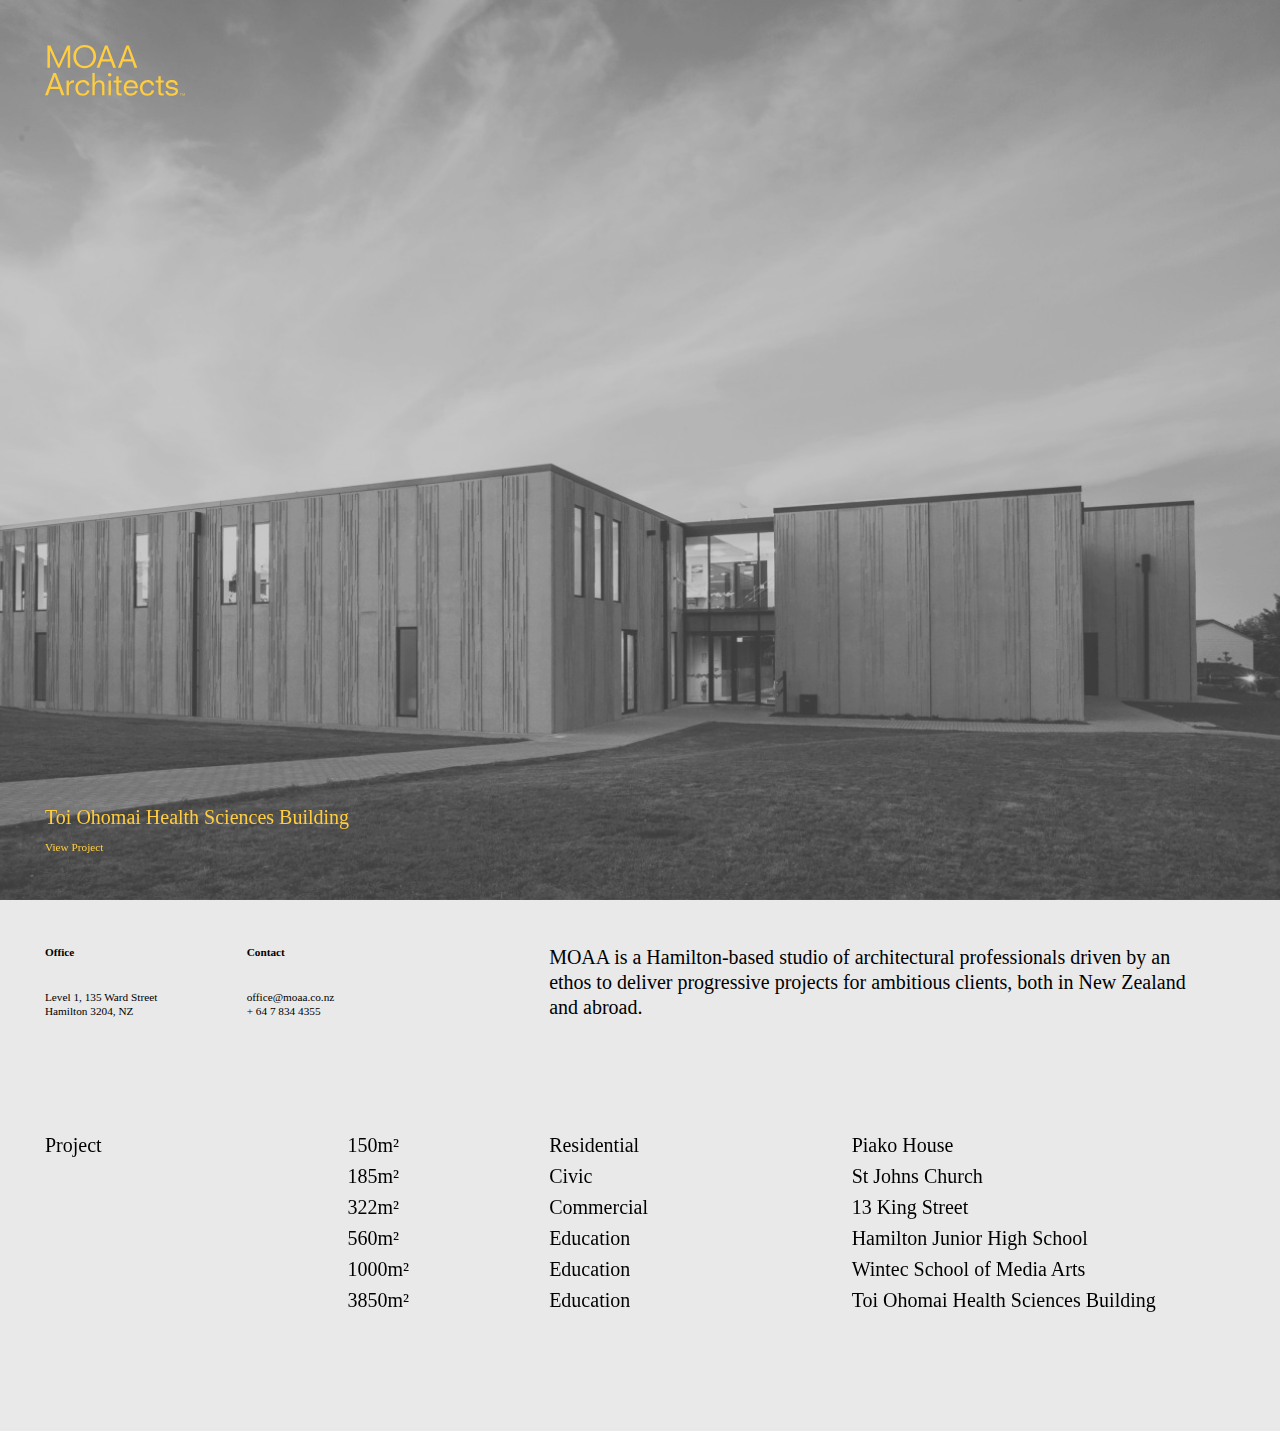
==== index.html @ 93447677 "Rename MOAA Architects.html to index.html" ====
<!DOCTYPE html>
<!-- saved from url=(0022)http://www.moaa.co.nz/ -->
<html lang="en"><head><meta http-equiv="Content-Type" content="text/html; charset=UTF-8"> 
	 
				<title>MOAA Architects</title>
		<meta name="viewport" content="width=device-width,initial-scale=1.0">
	<meta name="description" content="MOAA is a Hamilton-based studio of architectural professionals driven by an ethos to deliver progressive projects for ambitious clients, both in New Zealand and abroad.">
	<meta name="keywords" content="architecture,moaa,hamilton,new zealand,education,civic">
		<link rel="stylesheet" title="stylesheet" href="./MOAA Architects_files/main.css">
	<link rel="apple-touch-icon" sizes="180x180" href="http://www.moaa.co.nz/assets/favicon/apple-touch-icon.png">
<link rel="icon" type="image/png" sizes="32x32" href="http://www.moaa.co.nz/assets/favicon/favicon-32x32.png">
<link rel="icon" type="image/png" sizes="16x16" href="http://www.moaa.co.nz/assets/favicon/favicon-16x16.png">
<link rel="manifest" href="http://www.moaa.co.nz/assets/favicon/manifest.json">
<link rel="mask-icon" href="http://www.moaa.co.nz/assets/favicon/safari-pinned-tab.svg" color="#ffcd3e">
<link rel="shortcut icon" href="http://www.moaa.co.nz/assets/favicon/favicon.ico">
<meta name="msapplication-config" content="/assets/favicon/browserconfig.xml">
<meta name="theme-color" content="#ffffff">
</head>
<body class=" document-no-touch pace-done" data-new-gr-c-s-check-loaded="14.1073.0" data-gr-ext-installed=""><div class="pace  pace-inactive"><div class="pace-progress" data-progress-text="100%" data-progress="99" style="transform: translate3d(100%, 0px, 0px);">
  <div class="pace-progress-inner"></div>
</div>
<div class="pace-activity"></div></div>
	<div class="page-body">									<section class="home-opening">
									<img class="opening-hero" src="./MOAA Architects_files/moaa_website_hero-image_2400px_toi-ohamai-1400x893.jpg" srcset="http://www.moaa.co.nz/thumbs/project/toi-ohomai-health-sciences-building/moaa_website_hero-image_2400px_toi-ohamai-2000x1276.jpg 2x">
								<a href="http://www.moaa.co.nz/" class="mq-lg-up-only">
					<img class="moaa-wordmark svg-yellow" src="./MOAA Architects_files/moaa-wordmark-yellow.svg"> 
					<img class="moaa-wordmark svg-black" src="./MOAA Architects_files/moaa-wordmark-black.svg"> 
				</a>
				<a href="http://www.moaa.co.nz/" class="moaa-wordmark-split mq-md-down-only svg-yellow"> 
					<img class="left" src="./MOAA Architects_files/moaa-yellow.svg">
					<img class="right" src="./MOAA Architects_files/architects-yellow.svg">
				</a>
				<a href="http://www.moaa.co.nz/" class="moaa-wordmark-split mq-md-down-only svg-black"> 
					<img class="left" src="./MOAA Architects_files/moaa-black.svg">
					<img class="right" src="./MOAA Architects_files/architects-black.svg">
				</a>
				<a href="http://www.moaa.co.nz/project/toi-ohomai-health-sciences-building" class="project-info">
					<div class="text">
						<p class="project-name">
							Toi Ohomai Health Sciences Building						</p>
					</div>
					<div class="text-small">
						<p class="project-link">
							View Project
						</p>
					</div>
				</a>
				<!-- <div class="moaa-logo js-logo -config-waiting"> -->
			</section>
			
			<section class="overview -inline">
	<inner>
		<div class="overview-meta-info">
			<div class="overview-note text-small">
				<h4>Office</h4>
				<p>
					Level 1, 135 Ward Street<br>
					Hamilton 3204, NZ</p>
			</div>
			<div class="overview-note text-small">
				<h4>Contact</h4>
				<p>
					office@moaa.co.nz<br>
					+ 64 7 834 4355</p>
			</div>
		</div>
		<div class="overview-text text">
			<p><a href="http://www.moaa.co.nz/" class="hover-prompt">MOAA</a> is a Hamilton-based <a href="http://www.moaa.co.nz/?studio" class="hover-prompt">studio</a> of architectural professionals driven by an <a href="http://www.moaa.co.nz/?ethos" class="hover-prompt">ethos</a> to deliver progressive <a href="http://www.moaa.co.nz/?projects" class="hover-prompt">projects</a>  for ambitious clients, both in New Zealand and abroad.</p>
		</div>
	</inner>
</section>
			<section id="projects-index" class="index">
				<inner>
					<p class="section-title-mobile mq-md-down-only">Projects</p>
																						<article class="item link js-item">
							<a href="http://www.moaa.co.nz/project/piako-house" class="item-inner"></a>
							<div class="item-row">
								<div class="item-col c1 section-title">Project</div>
								<div class="item-col c2 item-reference">150m²</div>
								<div class="item-col c3 item-category mq-lg-up-only">Residential</div>
								<div class="item-col c4 item-title">Piako House</div>
								<div class="item-col c3 item-category mq-md-down-only">Residential</div>
							</div>
														<div class="hover-image -landscape" style="background-image: url(http://www.moaa.co.nz/thumbs/project/piako-house/moaa_website_hover_piako-900x574.jpg)">
							</div>
													</article>
																	<article class="item link js-item">
							<a href="http://www.moaa.co.nz/project/st-johns-church" class="item-inner"></a>
							<div class="item-row">
								<div class="item-col c1 section-title">Project</div>
								<div class="item-col c2 item-reference">185m²</div>
								<div class="item-col c3 item-category mq-lg-up-only">Civic</div>
								<div class="item-col c4 item-title">St Johns Church</div>
								<div class="item-col c3 item-category mq-md-down-only">Civic</div>
							</div>
														<div class="hover-image -landscape" style="background-image: url(http://www.moaa.co.nz/thumbs/project/st-johns-church/003-wma-0050_highres-900x600.jpg)">
							</div>
													</article>
																	<article class="item link js-item">
							<a href="http://www.moaa.co.nz/project/king-street" class="item-inner"></a>
							<div class="item-row">
								<div class="item-col c1 section-title">Project</div>
								<div class="item-col c2 item-reference">322m²</div>
								<div class="item-col c3 item-category mq-lg-up-only">Commercial</div>
								<div class="item-col c4 item-title">13 King Street</div>
								<div class="item-col c3 item-category mq-md-down-only">Commercial</div>
							</div>
														<div class="hover-image -landscape" style="background-image: url(http://www.moaa.co.nz/thumbs/project/king-street/003-wma-0058_highres-900x597.jpg)">
							</div>
													</article>
																	<article class="item link js-item">
							<a href="http://www.moaa.co.nz/project/hamilton-junior-high-school" class="item-inner"></a>
							<div class="item-row">
								<div class="item-col c1 section-title">Project</div>
								<div class="item-col c2 item-reference">560m²</div>
								<div class="item-col c3 item-category mq-lg-up-only">Education</div>
								<div class="item-col c4 item-title">Hamilton Junior High School</div>
								<div class="item-col c3 item-category mq-md-down-only">Education</div>
							</div>
														<div class="hover-image -landscape" style="background-image: url(http://www.moaa.co.nz/thumbs/project/hamilton-junior-high-school/hero_image-900x575.jpg)">
							</div>
													</article>
																	<article class="item link js-item">
							<a href="http://www.moaa.co.nz/project/wintec-school-of-media-arts" class="item-inner"></a>
							<div class="item-row">
								<div class="item-col c1 section-title">Project</div>
								<div class="item-col c2 item-reference">1000m²</div>
								<div class="item-col c3 item-category mq-lg-up-only">Education</div>
								<div class="item-col c4 item-title">Wintec School of Media Arts</div>
								<div class="item-col c3 item-category mq-md-down-only">Education</div>
							</div>
														<div class="hover-image -landscape" style="background-image: url(http://www.moaa.co.nz/thumbs/project/wintec-school-of-media-arts/1-900x601.jpg)">
							</div>
													</article>
																	<article class="item link js-item">
							<a href="http://www.moaa.co.nz/project/toi-ohomai-health-sciences-building" class="item-inner"></a>
							<div class="item-row">
								<div class="item-col c1 section-title">Project</div>
								<div class="item-col c2 item-reference">3850m²</div>
								<div class="item-col c3 item-category mq-lg-up-only">Education</div>
								<div class="item-col c4 item-title">Toi Ohomai Health Sciences Building</div>
								<div class="item-col c3 item-category mq-md-down-only">Education</div>
							</div>
														<div class="hover-image -landscape" style="background-image: url(http://www.moaa.co.nz/thumbs/project/toi-ohomai-health-sciences-building/hero_image-900x575.jpg)">
							</div>
													</article>
									</inner>
			</section>
			<footer class="mobile-footer text-small mq-md-down-only">
				<inner>
					<a target="_blank" href="mailto:office@moaa.co.nz" class="footer-col">
					<p>
						<strong>Contact</strong>
					</p>
					<p>
							office@moaa.co.nz<br>
							+ 64 7 834 4355</p>
					</a>
					<a target="_blank" href="https://goo.gl/maps/L7FWU6s2rxx" class="footer-col">
						<p>
							<strong>Office</strong>
						</p>
						<p>
							Level 1, 135 Ward Street<br>
							Hamilton 3204, NZ
						</p>
					</a>
				</inner>
			</footer>
			<aside class="loader-overlay">
	<a href="http://www.moaa.co.nz/" class="mq-lg-up-only">
		<img class="moaa-wordmark" src="./MOAA Architects_files/moaa-wordmark-black.svg"> 
	</a>
	<a href="http://www.moaa.co.nz/" class="moaa-wordmark-split mq-md-down-only"> 
		<img class="left" src="./MOAA Architects_files/moaa-black.svg">
		<img class="right" src="./MOAA Architects_files/architects-black.svg">
	</a>
</aside><script async="" src="./MOAA Architects_files/analytics.js"></script><script src="./MOAA Architects_files/pace.js"></script>
<script src="./MOAA Architects_files/jquery-3.0.0.js"></script>
<script src="./MOAA Architects_files/flickity.js"></script>
<script src="./MOAA Architects_files/velocity.js"></script>
<script src="./MOAA Architects_files/main.js"></script>
<script>
  (function(i,s,o,g,r,a,m){i['GoogleAnalyticsObject']=r;i[r]=i[r]||function(){
  (i[r].q=i[r].q||[]).push(arguments)},i[r].l=1*new Date();a=s.createElement(o),
  m=s.getElementsByTagName(o)[0];a.async=1;a.src=g;m.parentNode.insertBefore(a,m)
  })(window,document,'script','//www.google-analytics.com/analytics.js','ga');

  ga('create', 'UA-55362852-1', 'auto');
  ga('require', 'displayfeatures');
  ga('send', 'pageview');
</script>
	</div>

</body><grammarly-desktop-integration data-grammarly-shadow-root="true"></grammarly-desktop-integration></html>
---- MOAA Architects_files/main.css ----
@import url("http://hello.myfonts.net/count/34cb1a");.flex{display:-ms-flexbox;display:-webkit-flex;display:flex}/*! normalize.css v5.0.0 | MIT License | github.com/necolas/normalize.css */html{font-family:sans-serif;line-height:1.15;-ms-text-size-adjust:100%;-webkit-text-size-adjust:100%}body{margin:0}article,aside,footer,header,nav,section{display:block}h1{font-size:2em;margin:.67em 0}figcaption,figure,main{display:block}figure{margin:1em 40px}hr{box-sizing:content-box;height:0;overflow:visible}pre{font-family:monospace,monospace;font-size:1em}a{background-color:transparent;-webkit-text-decoration-skip:objects}a:active,a:hover{outline-width:0}abbr[title]{border-bottom:none;text-decoration:underline;text-decoration:underline dotted}b,strong{font-weight:inherit}b,strong{font-weight:bolder}code,kbd,samp{font-family:monospace,monospace;font-size:1em}dfn{font-style:italic}mark{background-color:#ff0;color:#000}small{font-size:80%}sub,sup{font-size:75%;line-height:0;position:relative;vertical-align:baseline}sub{bottom:-0.25em}sup{top:-0.5em}audio,video{display:inline-block}audio:not([controls]){display:none;height:0}img{border-style:none}svg:not(:root){overflow:hidden}button,input,optgroup,select,textarea{font-family:sans-serif;font-size:100%;line-height:1.15;margin:0}button,input{overflow:visible}button,select{text-transform:none}button,html [type="button"],[type="reset"],[type="submit"]{-webkit-appearance:button}button::-moz-focus-inner,[type="button"]::-moz-focus-inner,[type="reset"]::-moz-focus-inner,[type="submit"]::-moz-focus-inner{border-style:none;padding:0}button:-moz-focusring,[type="button"]:-moz-focusring,[type="reset"]:-moz-focusring,[type="submit"]:-moz-focusring{outline:1px dotted ButtonText}fieldset{border:1px solid #c0c0c0;margin:0 2px;padding:.35em .625em .75em}legend{box-sizing:border-box;color:inherit;display:table;max-width:100%;padding:0;white-space:normal}progress{display:inline-block;vertical-align:baseline}textarea{overflow:auto}[type="checkbox"],[type="radio"]{box-sizing:border-box;padding:0}[type="number"]::-webkit-inner-spin-button,[type="number"]::-webkit-outer-spin-button{height:auto}[type="search"]{-webkit-appearance:textfield;outline-offset:-2px}[type="search"]::-webkit-search-cancel-button,[type="search"]::-webkit-search-decoration{-webkit-appearance:none}::-webkit-file-upload-button{-webkit-appearance:button;font:inherit}details,menu{display:block}summary{display:list-item}canvas{display:inline-block}template{display:none}[hidden]{display:none}.grid-1{width:8.33333333%;width:calc( 8.33333333%  -  20px );margin-right:20px}.grid-2{width:16.66666667%;width:calc( 16.66666667%  -  20px );margin-right:20px}.grid-3{width:25%;width:calc( 25%  -  20px );margin-right:20px}.grid-4{width:33.33333333%;width:calc( 33.33333333%  -  20px );margin-right:20px}.grid-5{width:41.66666667%;width:calc( 41.66666667%  -  20px );margin-right:20px}.grid-6{width:50%;width:calc( 50%  -  20px );margin-right:20px}.grid-7{width:58.33333333%;width:calc( 58.33333333%  -  20px );margin-right:20px}.grid-8{width:66.66666667%;width:calc( 66.66666667%  -  20px );margin-right:20px}.grid-9{width:75%;width:calc( 75%  -  20px );margin-right:20px}.grid-10{width:83.33333333%;width:calc( 83.33333333%  -  20px );margin-right:20px}.grid-11{width:91.66666667%;width:calc( 91.66666667%  -  20px );margin-right:20px}.grid-12{width:100%;width:calc( 100%  -  20px );margin-right:20px}.push-1{margin-left:8.33333333%}.push-2{margin-left:16.66666667%}.push-3{margin-left:25%}.push-4{margin-left:33.33333333%}.push-5{margin-left:41.66666667%}.push-6{margin-left:50%}.push-7{margin-left:58.33333333%}.push-8{margin-left:66.66666667%}.push-9{margin-left:75%}.push-10{margin-left:83.33333333%}.push-11{margin-left:91.66666667%}.push-12{margin-left:100%}.space--8{margin-bottom:-22.5rem}.space--7{margin-bottom:-19.6875rem}.space--6{margin-bottom:-16.875rem}.space--5{margin-bottom:-14.0625rem}.space--4{margin-bottom:-11.25rem}.space--3{margin-bottom:-8.4375rem}.space--2{margin-bottom:-5.625rem}.space--1{margin-bottom:-2.8125rem}.space-0{margin-bottom:0}.space-1{margin-bottom:2.8125rem}.space-2{margin-bottom:5.625rem}.space-3{margin-bottom:8.4375rem}.space-4{margin-bottom:11.25rem}.space-5{margin-bottom:14.0625rem}.space-6{margin-bottom:16.875rem}.space-7{margin-bottom:19.6875rem}.space-8{margin-bottom:22.5rem}@font-face{font-family:'Neuzeit S LT Std';font-weight:400;src:url('../fonts/34CB1A_0_0.eot');src:url('../fonts/34CB1A_0_0.eot?#iefix') format('embedded-opentype'),url('../fonts/34CB1A_0_0.woff2') format('woff2'),url('../fonts/34CB1A_0_0.woff') format('woff'),url('../fonts/34CB1A_0_0.ttf') format('truetype')}@font-face{font-family:'Neuzeit S LT Std';font-weight:700;src:url('../fonts/34CB1A_1_0.eot');src:url('../fonts/34CB1A_1_0.eot?#iefix') format('embedded-opentype'),url('../fonts/34CB1A_1_0.woff2') format('woff2'),url('../fonts/34CB1A_1_0.woff') format('woff'),url('../fonts/34CB1A_1_0.ttf') format('truetype')}/*! Flickity v2.0.6
http://flickity.metafizzy.co
---------------------------------------------- */.flickity-enabled{position:relative}.flickity-enabled:focus{outline:none}.flickity-viewport{overflow:hidden;position:relative;height:100%}.flickity-slider{position:absolute;width:100%;height:100%}.flickity-enabled.is-draggable{-webkit-tap-highlight-color:transparent;tap-highlight-color:transparent;-webkit-user-select:none;-moz-user-select:none;-ms-user-select:none;user-select:none}.flickity-enabled.is-draggable .flickity-viewport{cursor:move;cursor:-webkit-grab;cursor:grab}.flickity-enabled.is-draggable .flickity-viewport.is-pointer-down{cursor:-webkit-grabbing;cursor:grabbing}.flickity-prev-next-button{position:absolute;top:50%;width:44px;height:44px;border:none;border-radius:50%;background:white;background:rgba(255,255,255,0.75);cursor:pointer;-webkit-transform:translateY(-50%);transform:translateY(-50%)}.flickity-prev-next-button:hover{background:white}.flickity-prev-next-button:focus{outline:none;box-shadow:0 0 0 5px #09F}.flickity-prev-next-button:active{opacity:.6}.flickity-prev-next-button.previous{left:10px}.flickity-prev-next-button.next{right:10px}.flickity-rtl .flickity-prev-next-button.previous{left:auto;right:10px}.flickity-rtl .flickity-prev-next-button.next{right:auto;left:10px}.flickity-prev-next-button:disabled{opacity:.3;cursor:auto}.flickity-prev-next-button svg{position:absolute;left:20%;top:20%;width:60%;height:60%}.flickity-prev-next-button .arrow{fill:#333}.flickity-page-dots{position:absolute;width:100%;bottom:-25px;padding:0;margin:0;list-style:none;text-align:center;line-height:1}.flickity-rtl .flickity-page-dots{direction:rtl}.flickity-page-dots .dot{display:inline-block;width:10px;height:10px;margin:0 8px;background:#333;border-radius:50%;opacity:.25;cursor:pointer}.flickity-page-dots .dot.is-selected{opacity:1}.baseline-grid{position:absolute;width:100%;height:8000px;margin:0 auto;top:0;left:0;right:0;background-size:auto 1.6rem;box-shadow:-1px 0 0 pink,1px 0 0 pink;z-index:-1;background-image:linear-gradient(to bottom, pink 1px, transparent 1px)}.background-grid{position:fixed;width:1060px;margin:0 auto;top:0;left:0;right:0;bottom:0;background-size:90px 2000px;box-shadow:-1px 0 0 rgba(215,200,255,0.3),1px 0 0 rgba(215,200,255,0.3);z-index:-1;background-image:linear-gradient(to left, rgba(215,200,255,0.3) 1px, transparent 1px)}.background-grid.-filled{background-image:linear-gradient(to right, rgba(215,200,255,0.3) 70px, transparent 1px);box-shadow:none}.debug>*{outline:1px solid #912eff}.debug>*>*{outline:1px solid #5497ff}.debug>*>*>*{outline:1px solid #51feff}.debug>*>*>*>*{outline:1px solid #ff0000}.debug>*>*>*>*>*{outline:1px solid #00ff00}.debug>*>*>*>*>*>*{outline:1px solid #0099ff}.debug>*>*>*>*>*>*>*{outline:1px solid #9900ff}.debug>*>*>*>*>*>*>*>*{outline:1px solid #ff9900}*,*:before,*:after{box-sizing:border-box}h1,h2,h3,h4,h5,h6{font-weight:400;margin:0}figure{margin:0;padding:0}img,video{display:block;width:100%;height:auto}inner{display:block;margin:0;padding:0;border:0}button{background:none;border:0;color:inherit;cursor:pointer;font:inherit;line-height:normal;overflow:visible;padding:0;-webkit-appearance:button;-webkit-user-select:none;-moz-user-select:none;-ms-user-select:none;text-align:left}button:focus{outline:none}a{color:inherit;text-decoration:none}a:hover,a:focus,a:active{-webkit-tap-highlight-color:rgba(0,0,0,0)}@media (min-width:801px){.mq-md-down-only{display:none !important}}@media (max-width:800px){.mq-lg-up-only{display:none !important}}.document-touch .no-touch-only{display:none !important}.document-no-touch .touch-only{display:none !important}body{background-color:#e9e9e9;color:#000;overflow-x:hidden}.page-body{overflow-y:hidden}.mobile-footer{padding:3.125rem 0 1.5625rem;font-size:12px !important}.mobile-footer .footer-col{width:33.33333333%;width:calc( 33.33333333%  -  20px );margin-right:20px;float:left}.mobile-footer .footer-col:nth-child(2){width:66.66666667%;width:calc( 66.66666667%  -  20px );margin-right:20px}.mobile-footer .footer-col p:first-of-type{margin-bottom:20px}.close-carousel{padding:.5rem;margin:-0.5rem}.four-oh-four{background:#FFCD3E !important;position:fixed;top:0;left:0;right:0;bottom:0}@media (min-width:481px){}.carousel-overlay{position:fixed;top:0;left:0;right:0;bottom:0;background:#BDBDBD;z-index:30;display:block;transition:100ms opacity linear;opacity:0;pointer-events:none}.carousel-overlay>*{opacity:0;transition:300ms opacity linear}.carousel-overlay.-open{pointer-events:auto;opacity:1;transition:300ms opacity linear}.carousel-overlay.-open>*{opacity:1;transition-delay:200ms}@media (max-width:800px){.carousel-overlay{display:none}}.carousel-cell{width:100%;height:100vh;margin-right:0}.carousel-cell.is-selected{opacity:1}.carousel-cell img{display:block;position:absolute;height:auto;max-height:calc(100% -  13.75rem );width:auto;max-width:100%;max-width:calc( 100%  -  20px );margin-right:20px;max-width:calc(100% -  90px );left:45px;right:45px;top:50%;transform:translateY(-50%);object-fit:contain;object-position:0 50%}.flickity-prev-next-button{background-color:transparent;opacity:0;background:none}.flickity-prev-next-button:hover{background-color:transparent;opacity:0}.flickity-prev-next-button svg{display:none}.flickity-prev-next-button.previous,.flickity-prev-next-button.next{height:100%;border-radius:0}.flickity-prev-next-button.next{right:0;width:100%;cursor:pointer;cursor:e-resize;cursor:none}.flickity-prev-next-button.previous{left:0;width:0}.next-cursor{position:absolute;z-index:40;top:300px;left:0;margin:0;transform:translate3d(-50%, -50%, 0);opacity:1;color:#fff;pointer-events:none}.next-cursor:hover{cursor:none}.home-opening{width:100%;height:100vh;display:block;background:#777;position:relative;z-index:20;color:#FFCD3E}.home-opening .opening-hero{mix-blend-mode:overlay;opacity:.7}.home-opening .svg-black{visibility:hidden}.home-opening .svg-yellow{visibility:visible}.home-opening.-light-grey{background:#e9e9e9;color:#FFCD3E}.home-opening.-light-grey .opening-hero{mix-blend-mode:multiply;opacity:.5}.home-opening.-light-grey .moaa-logo{color:#000}.home-opening.-light-grey .svg-black{visibility:visible}.home-opening.-light-grey .svg-yellow{visibility:hidden}@media (max-width:480px){.home-opening{height:66vh}}.home-opening .project-info{position:absolute;bottom:45px;left:45px;color:inherit}.home-opening .project-info:hover .project-link{border-color:currentColor}@media (max-width:800px){.home-opening .project-info{display:none}}@media (min-width:2100px){.home-opening .project-info{bottom:70px;left:70px}}.home-opening .project-info .project-name{margin-bottom:.5rem}.home-opening .project-info .project-link{margin-bottom:0;display:inline-block;border-bottom:1px solid transparent}.home-opening .opening-hero{width:100%;height:100%;object-fit:cover;object-position:50% 50%;-webkit-filter:grayscale(1);filter:grayscale(1)}.moaa-wordmark-split{position:absolute;top:0;left:0;right:0;width:100%;height:auto;padding:20px;height:60px}.moaa-wordmark-split.-project{background:#FFCD3E;display:block;position:fixed;margin-bottom:60px;z-index:30}.moaa-wordmark-split img{height:1.25rem;top:20px;width:auto;position:absolute}.moaa-wordmark-split img.left{left:20px}.moaa-wordmark-split img.right{right:20px;transform:translateX(.4rem)}.moaa-logo{position:absolute;top:45px;left:41.66666667%;margin-left:20px;right:45px;bottom:45px}@media (max-width:800px){.moaa-logo{top:4.375rem;left:20px;right:20px;bottom:20px;margin-left:0}}@media (min-width:2100px){.moaa-logo{top:70px;right:70px;bottom:70px}}.moaa-wordmark{position:absolute;top:45px;left:45px;width:7rem;height:auto}.moaa-wordmark.yellow-filter{display:none}@media (min-width:2100px){.moaa-wordmark{top:70px;left:70px}}.highlight-ethos #ethos-index .item:first-of-type .item-row:after{background:#FFCD3E}.highlight-ethos #ethos-index .item:first-of-type .section-title{opacity:1}.highlight-projects #projects-index .item:first-of-type .item-row:after{background:#FFCD3E}.highlight-projects #projects-index .item:first-of-type .section-title{opacity:1}.highlight-studio #studio-index .item:first-of-type .item-row:after{background:#FFCD3E}.highlight-studio #studio-index .item:first-of-type .section-title{opacity:1}.index{width:100%;display:block;margin:0 0 5.625rem}@media (max-width:800px){.index{margin:0 0 0}}.index inner:hover .item:first-of-type .item-row .section-title{opacity:0}.index .item-col{display:block;float:left}.index .item-col.c1{width:25%;width:calc( 25%  -  20px );margin-right:20px}@media (max-width:800px){.index .item-col.c1{display:none}}.index .item-col.c2{width:16.66666667%;width:calc( 16.66666667%  -  20px );margin-right:20px}@media (max-width:800px){.index .item-col.c2{width:33.33333333%;width:calc( 33.33333333%  -  20px );margin-right:20px}}.index .item-col.c3{width:25%;width:calc( 25%  -  20px );margin-right:20px}@media (max-width:800px){.index .item-col.c3{width:66.66666667%;width:calc( 66.66666667%  -  20px );margin-right:20px;margin-left:33.33333333%;opacity:.5;float:left}}.index .item-col.c4{width:33.33333333%;width:calc( 33.33333333%  -  20px );margin-right:20px}@media (max-width:800px){.index .item-col.c4{width:66.66666667%;width:calc( 66.66666667%  -  20px );margin-right:20px;float:left}}.index .item-col.c3-wide{width:50%;width:calc( 50%  -  20px );margin-right:20px}@media (max-width:800px){.index .item-col.c3-wide{width:66.66666667%;width:calc( 66.66666667%  -  20px );margin-right:20px;color:#000;float:left}}.index.-project-page{margin:5.625rem 0}@media (max-width:800px){.index.-project-page{margin:3.125rem 0 0}}.index.-project-page .item-col{display:block;float:left}.index.-project-page .item-col.c1{width:25%;width:calc( 25%  -  20px );margin-right:20px}@media (max-width:800px){.index.-project-page .item-col.c1{display:none}}.index.-project-page .item-col.c2{width:16.66666667%;width:calc( 16.66666667%  -  20px );margin-right:20px}@media (max-width:800px){.index.-project-page .item-col.c2{width:33.33333333%;width:calc( 33.33333333%  -  20px );margin-right:20px;float:left}}.index.-project-page .item-col.c3{width:25%;width:calc( 25%  -  20px );margin-right:20px}@media (max-width:800px){.index.-project-page .item-col.c3{width:66.66666667%;width:calc( 66.66666667%  -  20px );margin-right:20px;margin-left:33.33333333%;opacity:.5;float:left}}.index.-project-page .item-col.c4{width:33.33333333%;width:calc( 33.33333333%  -  20px );margin-right:20px}@media (max-width:800px){.index.-project-page .item-col.c4{width:66.66666667%;width:calc( 66.66666667%  -  20px );margin-right:20px;float:left;color:#000}}.carousel-info.item{position:absolute;left:45px;right:25px;width:auto;height:1.25rem;z-index:5;color:#fff;z-index:45;cursor:none;pointer-events:none;height:1rem}@media (min-width:2100px){.carousel-info.item{left:70px;right:50px}}.carousel-info.item.-top{top:45px}@media (min-width:2100px){.carousel-info.item.-top{top:70px}}.carousel-info.item.-top .item-col{display:block;float:left}.carousel-info.item.-top .item-col.c1{width:16.66666667%;width:calc( 16.66666667%  -  20px );margin-right:20px;margin-left:25%}.carousel-info.item.-top .item-col.c2{width:25%;width:calc( 25%  -  20px );margin-right:20px}.carousel-info.item.-top .item-col.c3{width:25%;width:calc( 25%  -  20px );margin-right:20px}.document-no-touch .carousel-info.item.-top .item-col.c3{width:33.33333333%;width:calc( 33.33333333%  -  20px );margin-right:20px}.carousel-info.item.-top .item-col.c4{width:8.33333333%;width:calc( 8.33333333%  -  20px );margin-right:20px;text-align:right;z-index:45;position:relative;cursor:pointer;pointer-events:all}.document-no-touch .carousel-info.item.-top .item-col.c4{display:none}.carousel-info.item.-bottom{bottom:45px}@media (min-width:2100px){.carousel-info.item.-bottom{bottom:70px}}.carousel-info.item.-bottom .item-col{display:block;float:left}.carousel-info.item.-bottom .item-col.c1{width:16.66666667%;width:calc( 16.66666667%  -  20px );margin-right:20px;margin-left:25%}.carousel-info.item.-bottom .item-col.c2{width:50%;width:calc( 50%  -  20px );margin-right:20px}.carousel-info.item.-bottom .item-col.c3{width:8.33333333%;width:calc( 8.33333333%  -  20px );margin-right:20px;text-align:right;z-index:45;position:relative;cursor:pointer;pointer-events:all}.project-index{margin:45px 0 90px}@media (min-width:2100px){.project-index{margin:70px 0 140px}}@media (max-width:800px){.project-index{margin:80px 0 1.5625rem}}.project-index .item-row{cursor:auto !important}.project-index .item-row:after{display:none !important}.project-index .item .item-col{display:block;float:left}.project-index .item .item-col.c1{width:25%;width:calc( 25%  -  20px );margin-right:20px}@media (max-width:800px){.project-index .item .item-col.c1{display:none}}.project-index .item .item-col.c2{width:16.66666667%;width:calc( 16.66666667%  -  20px );margin-right:20px}@media (max-width:800px){.project-index .item .item-col.c2{width:33.33333333%;width:calc( 33.33333333%  -  20px );margin-right:20px;float:left}}.project-index .item .item-col.c3{width:25%;width:calc( 25%  -  20px );margin-right:20px}@media (max-width:800px){.project-index .item .item-col.c3{width:66.66666667%;width:calc( 66.66666667%  -  20px );margin-right:20px;margin-left:33.33333333%;opacity:.5}}.project-index .item .item-col.c4{width:33.33333333%;width:calc( 33.33333333%  -  20px );margin-right:20px}@media (max-width:800px){.project-index .item .item-col.c4{width:66.66666667%;width:calc( 66.66666667%  -  20px );margin-right:20px;float:left;color:#000}}.item{width:100%;position:relative;display:block}.item.-100{width:100%}.item .item-inner{position:absolute;top:0;left:0;right:20px;bottom:0;z-index:99;cursor:pointer}.item .item-inner:hover~.item-row:after{background:#FFCD3E !important}.item .item-inner:hover~.item-row .section-title{opacity:1 !important}.item .item-inner:hover~.hover-image{opacity:.75}@media (max-width:800px){.item{display:block;margin-bottom:.5rem}}.item:first-of-type .item-row .section-title{opacity:1}.item .item-row{width:100%;display:inline-block;position:relative}.item .item-row:before,.item .item-row:after{display:table;content:""}.item .item-row:after{clear:both}.item .item-row:after{content:'';background:none;width:100%;width:calc( 100%  -  20px );margin-right:20px;height:.55rem;position:absolute;left:0;right:0;top:.625rem;transform:translateY(-50%);z-index:-1}.item .item-row .section-title{opacity:0}.item .item-drawer{width:100%;display:block;width:56.25%;width:calc( 56.25%  -  20px );margin-right:20px;margin-left:41.66666667%;transition:100ms opacity linear;position:relative;display:none}@media (min-width:1321px){.item .item-drawer{width:52.08333333%;width:calc( 52.08333333%  -  20px );margin-right:20px}}@media (max-width:800px){.item .item-drawer{width:100%;width:calc( 100%  -  20px );margin-right:20px;margin-left:0}}.item .item-drawer .text-content{padding-top:0;padding-bottom:1.25rem}.item .item-drawer .inline-image{display:none}@media (max-width:800px){.item .item-drawer .inline-image{display:block;margin:0 auto 1.25rem;filter:grayscale(1)}}.item .item-drawer .inline-image.-portrait{width:50%;width:calc( 50%  -  20px );margin-right:20px;margin-left:25%}.item .hover-image{width:100%;width:calc( 100%  -  20px );margin-right:20px;height:1000px;opacity:0;position:absolute;left:0;right:0;top:0;transform:translate3d(0, -50%, 0);z-index:-5;background-size:25% auto;background-repeat:no-repeat;background-position-x:50%;background-position-y:50%;background-origin:0 0;-webkit-filter:grayscale(1);filter:grayscale(1);pointer-events:none}.item .hover-image.-portrait{background-size:17% auto}@media (max-width:800px){.item .hover-image{display:none}}.item.-open .item-drawer{display:block}.-opening-highlight .item:first-of-type .item-row:after{background:#FFCD3E}#projects-index .hover-image{background-position-x:50% !important}#studio-index .hover-image{background-position-x:0 !important}#news-index .hover-image{background-position-x:16% !important}inner{width:100%;padding-left:45px;padding-right:25px}inner:before,inner:after{display:table;content:""}inner:after{clear:both}@media (min-width:2150px){inner{padding-left:70px;padding-right:50px}}@media (max-width:800px){inner{padding-left:20px;padding-right:0}}@media (min-width:2100px){inner{padding-left:70px;padding-right:50px}}@keyframes loadinganimation{0%{background:rgba(0,0,0,0)}50%{background:#000}100%{background:rgba(0,0,0,0)}}.pace{-webkit-pointer-events:none;pointer-events:none;-webkit-user-select:none;-moz-user-select:none;user-select:none;z-index:2000;position:fixed;margin:auto;left:0;right:0;bottom:45px;height:.55rem;width:calc(100% - 90px );overflow:hidden}@media (max-width:800px){.pace{width:calc(100% - 40px );bottom:20px}}@media (min-width:2100px){.pace{width:calc(100% - 140px );bottom:70px}}.pace .pace-progress{-webkit-box-sizing:border-box;-moz-box-sizing:border-box;-ms-box-sizing:border-box;-o-box-sizing:border-box;box-sizing:border-box;-webkit-transform:translate3d(100%, 0, 0) !important;-moz-transform:translate3d(100%, 0, 0) !important;-ms-transform:translate3d(100%, 0, 0) !important;-o-transform:translate3d(100%, 0, 0) !important;transform:translate3d(100%, 0, 0) !important;max-width:100%;position:fixed;z-index:2000;display:block;position:absolute;top:0;right:100%;height:100%;width:100%;background:#000;opacity:1;transition:333ms all ease;transition-delay:0ms;animation:loadinganimation 999ms infinite}.pace-done .pace .pace-progress{opacity:0;pointer-events:none}.loader-overlay{position:fixed;top:0;left:0;right:0;bottom:0;background:#fff;background:#e9e9e9;z-index:1000;opacity:1;transition:333ms opacity ease;transition-delay:333ms}.loader-overlay a{position:absolute;z-index:1500;transition:333ms opacity ease;opacity:1}.pace-done .loader-overlay a{opacity:0;pointer-events:none}.pace-done .loader-overlay{opacity:0;pointer-events:none}.moaa-logo{display:block;position:absolute;color:#FFCD3E}.moaa-logo.-config-waiting{opacity:0}.moaa-logo.-config-404{color:#000}.moaa-logo.-config-404 .moaa-logo.dynamic.flex-1 .l1{width:calc( 66.66666667%  -  .275rem );height:calc( 66.66666667%  -  .275rem )}.moaa-logo.dynamic.flex-1 .l2{width:calc( 33.33333333%  -  .275rem );height:calc( 66.66666667%  -  .275rem )}.moaa-logo.dynamic.flex-1 .l3{width:calc( 66.66666667%  -  .275rem );height:calc( 33.33333333%  -  .275rem )}.moaa-logo.dynamic.flex-1 .l4{width:calc( 33.33333333%  -  .275rem );height:calc( 33.33333333%  -  .275rem )}.moaa-logo.dynamic.flex-1 .t1{width:66.66666667%;height:66.66666667%}.moaa-logo.dynamic.flex-1 .t2{width:33.33333333%;height:66.66666667%}.moaa-logo.dynamic.flex-1 .t3{width:66.66666667%;height:33.33333333%}.moaa-logo.dynamic.flex-1 .t4{width:33.33333333%;height:33.33333333%}.moaa-logo.dynamic.flex-2 .l2{width:calc( 66.66666667%  -  .275rem );height:calc( 66.66666667%  -  .275rem )}.moaa-logo.dynamic.flex-2 .l1{width:calc( 33.33333333%  -  .275rem );height:calc( 66.66666667%  -  .275rem )}.moaa-logo.dynamic.flex-2 .l4{width:calc( 66.66666667%  -  .275rem );height:calc( 33.33333333%  -  .275rem )}.moaa-logo.dynamic.flex-2 .l3{width:calc( 33.33333333%  -  .275rem );height:calc( 33.33333333%  -  .275rem )}.moaa-logo.dynamic.flex-2 .t2{width:66.66666667%;height:66.66666667%}.moaa-logo.dynamic.flex-2 .t1{width:33.33333333%;height:66.66666667%}.moaa-logo.dynamic.flex-2 .t4{width:66.66666667%;height:33.33333333%}.moaa-logo.dynamic.flex-2 .t3{width:33.33333333%;height:33.33333333%}.moaa-logo.dynamic.flex-3 .l3{width:calc( 66.66666667%  -  .275rem );height:calc( 66.66666667%  -  .275rem )}.moaa-logo.dynamic.flex-3 .l4{width:calc( 33.33333333%  -  .275rem );height:calc( 66.66666667%  -  .275rem )}.moaa-logo.dynamic.flex-3 .l1{width:calc( 66.66666667%  -  .275rem );height:calc( 33.33333333%  -  .275rem )}.moaa-logo.dynamic.flex-3 .l2{width:calc( 33.33333333%  -  .275rem );height:calc( 33.33333333%  -  .275rem )}.moaa-logo.dynamic.flex-3 .t3{width:66.66666667%;height:66.66666667%}.moaa-logo.dynamic.flex-3 .t4{width:33.33333333%;height:66.66666667%}.moaa-logo.dynamic.flex-3 .t1{width:66.66666667%;height:33.33333333%}.moaa-logo.dynamic.flex-3 .t2{width:33.33333333%;height:33.33333333%}.moaa-logo.dynamic.flex-4 .l4{width:calc( 66.66666667%  -  .275rem );height:calc( 66.66666667%  -  .275rem )}.moaa-logo.dynamic.flex-4 .l3{width:calc( 33.33333333%  -  .275rem );height:calc( 66.66666667%  -  .275rem )}.moaa-logo.dynamic.flex-4 .l2{width:calc( 66.66666667%  -  .275rem );height:calc( 33.33333333%  -  .275rem )}.moaa-logo.dynamic.flex-4 .l1{width:calc( 33.33333333%  -  .275rem );height:calc( 33.33333333%  -  .275rem )}.moaa-logo.dynamic.flex-4 .t4{width:66.66666667%;height:66.66666667%}.moaa-logo.dynamic.flex-4 .t3{width:33.33333333%;height:66.66666667%}.moaa-logo.dynamic.flex-4 .t2{width:66.66666667%;height:33.33333333%}.moaa-logo.dynamic.flex-4 .t1{width:33.33333333%;height:33.33333333%}.overview{position:relative;z-index:15;padding:45px 0;transition:.2s all ease;transition-property:transform,top}@media (max-width:800px){.overview{padding:1.5625rem 0}}@media (min-width:2100px){.overview{padding:70px 0}}.overview.-inline{background:#e9e9e9;padding-bottom:0;margin-bottom:5.625rem}@media (max-width:800px){.overview.-inline{margin-bottom:1.5625rem}}.overview.-yellow{background-color:#FFCD3E}.overview .overview-text{margin-left:8.33333333%;width:56.25%;width:calc( 56.25%  -  20px );margin-right:20px;float:left}@media (min-width:1321px){.overview .overview-text{width:50%;width:calc( 50%  -  20px );margin-right:20px}}@media (max-width:800px){.overview .overview-text{margin-left:0;width:100%;width:calc( 100%  -  20px );margin-right:20px}}.overview .overview-text p{margin-bottom:0}.overview .overview-text .hover-prompt{color:inherit;text-decoration:none;cursor:text}.overview.-project .hover-prompt{border-bottom:1px solid;cursor:pointer}@media (max-width:800px){.overview .overview-meta-info{display:none}}.overview .overview-note{float:left;width:16.66666667%;width:calc( 16.66666667%  -  20px );margin-right:20px}.overview.-fixed{position:fixed;background:#FFCD3E;top:.55rem;transform:translateY(-100%);left:0;right:0;width:100;z-index:10}.overview.-fixed.-open,.overview.-fixed:hover{top:0;transform:translateY(0)}.overview.-fixed.-hidden{display:none}.overview.-fixed.-carousel{display:block !important;z-index:50}.overview.-fixed.-carousel .hover-prompt{border-bottom:1px solid}.project-distinctions{margin-left:0;width:16.66666667%;width:calc( 16.66666667%  -  20px );margin-right:20px;display:block;float:left}@media (max-width:800px){.project-distinctions{display:none}}.project-description{margin-left:25%;width:56.25%;width:calc( 56.25%  -  20px );margin-right:20px;display:block;float:left;margin-bottom:5.625rem}@media (min-width:1321px){.project-description{width:52.08333333%;width:calc( 52.08333333%  -  20px );margin-right:20px}}@media (max-width:800px){.project-description{margin-left:0;width:100%;width:calc( 100%  -  20px );margin-right:20px;margin-bottom:1.5625rem}}.project-images .project-image{width:100%;display:block}.project-images .project-image .media{cursor:pointer;position:relative}.project-images .project-image .media:active{cursor:none}@media (max-width:800px){.project-images .project-image .media{width:100%;width:calc( 100%  -  20px );margin-right:20px;margin-left:0;margin-bottom:1.5625rem;cursor:auto}}.project-images .project-image .media:after{content:'Gallery View';color:white;position:absolute;line-height:.8;right:0;top:0;padding:1rem;font-size:1rem;opacity:0;pointer-events:none;transition:150ms opacity linear}@media (max-width:800px){.project-images .project-image .media:after{display:none}}.project-images .project-image .media:hover::after{opacity:1}.project-images .project-image:last-child .media{margin-bottom:0}html{font-size:16px}@media (max-width:800px){html{font-size:18px}}@media (max-width:480px){html{font-size:16px}}@media (min-width:1024px){html{font-size:20px}}@media (min-width:1321px){html{font-size:1.4vw}}@media (min-width:1801px){html{font-size:1.4vw}}body,input,textarea,button{font-family:'Neuzeit S LT Std',-apple-system,san-serif;font-size:1rem;line-height:1.25;-webkit-font-smoothing:antialiased;text-rendering:optimizeLegibility}.text{font-size:1rem}.text p{margin:0 0 1rem}.text-small{font-size:.5625rem;line-height:1.25}.text-small p{margin:0 0 .25rem}.text-small h4{font-weight:700;margin-bottom:calc( 2.5rem  -  .93375rem )}.text-small h4+p{margin-bottom:0}.section-title-mobile{margin-bottom:1.5625rem;font-weight:700}
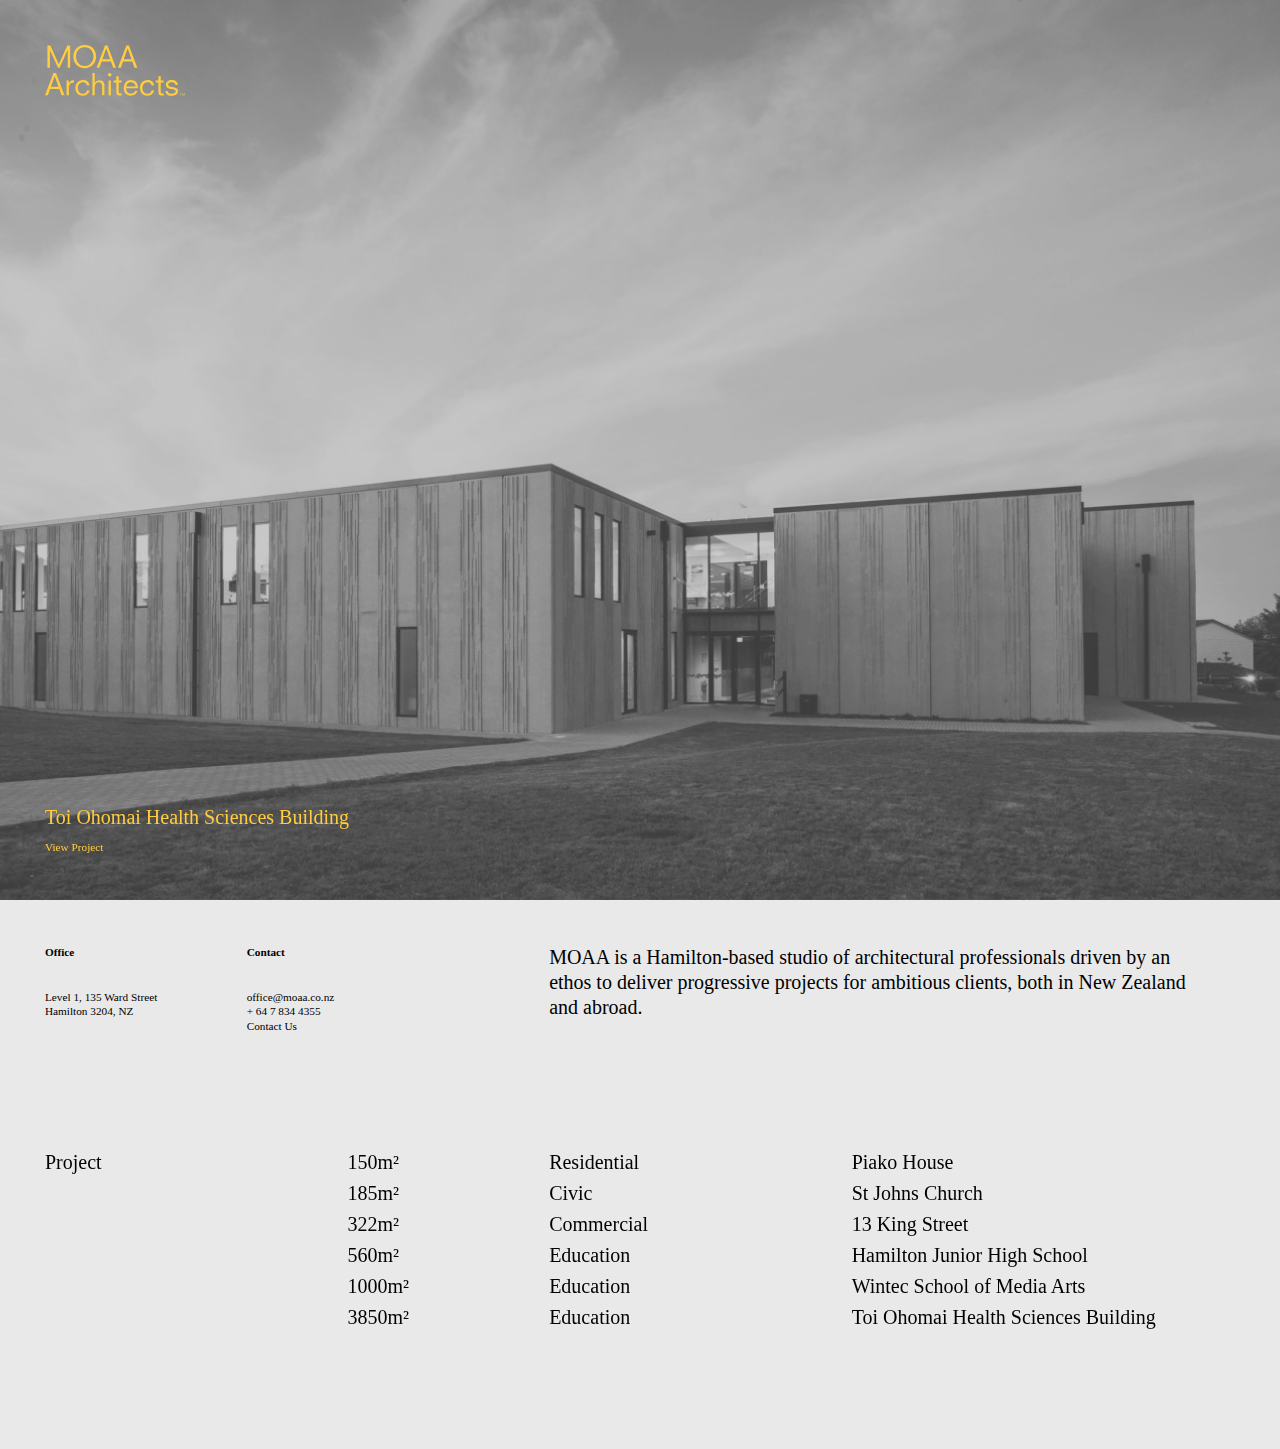
==== commit d8b4068e: "Link for contact us page on Index" ====
--- a/index.html
+++ b/index.html
@@ -62,6 +62,7 @@
 				<p>
 					office@moaa.co.nz<br>
 					+ 64 7 834 4355</p>
+				<p> <a href="./ContactUS/contactUs.html" class="hover-prompt">Contact Us</a></p>
 			</div>
 		</div>
 		<div class="overview-text text">
